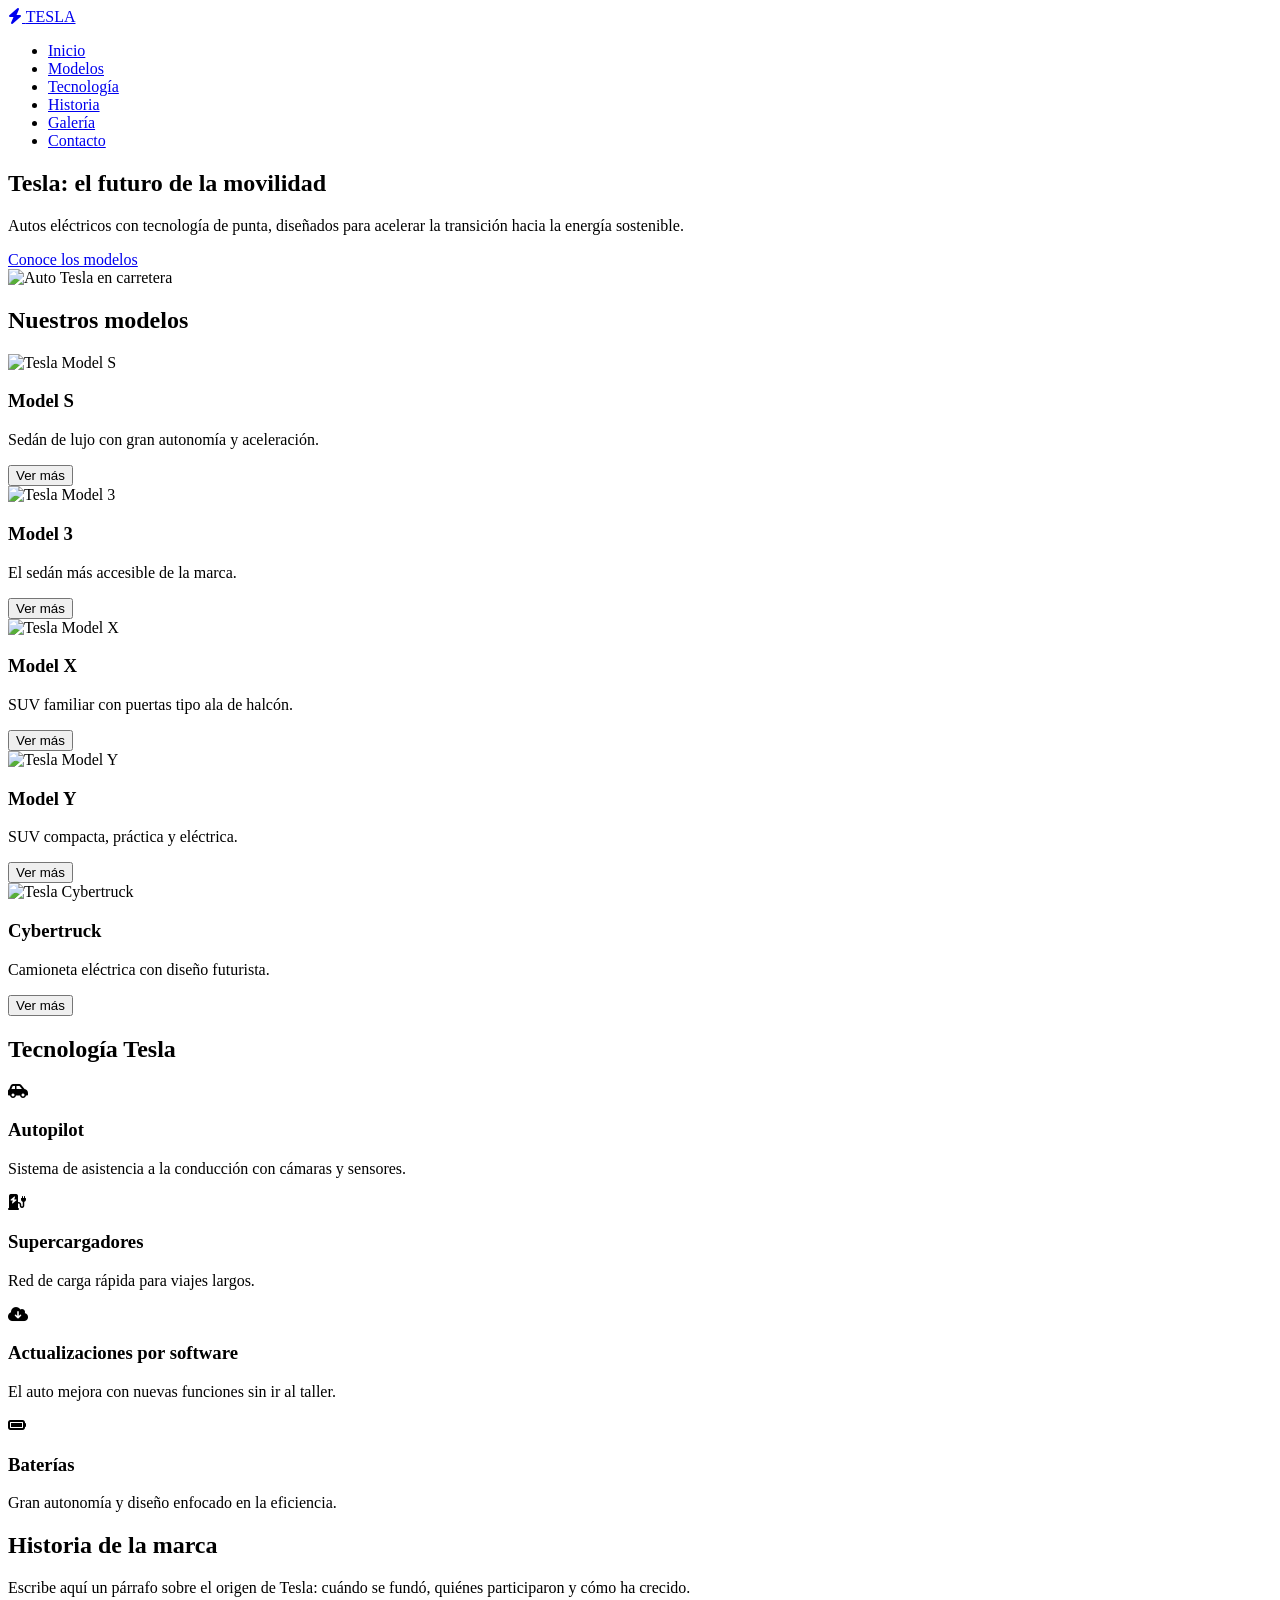
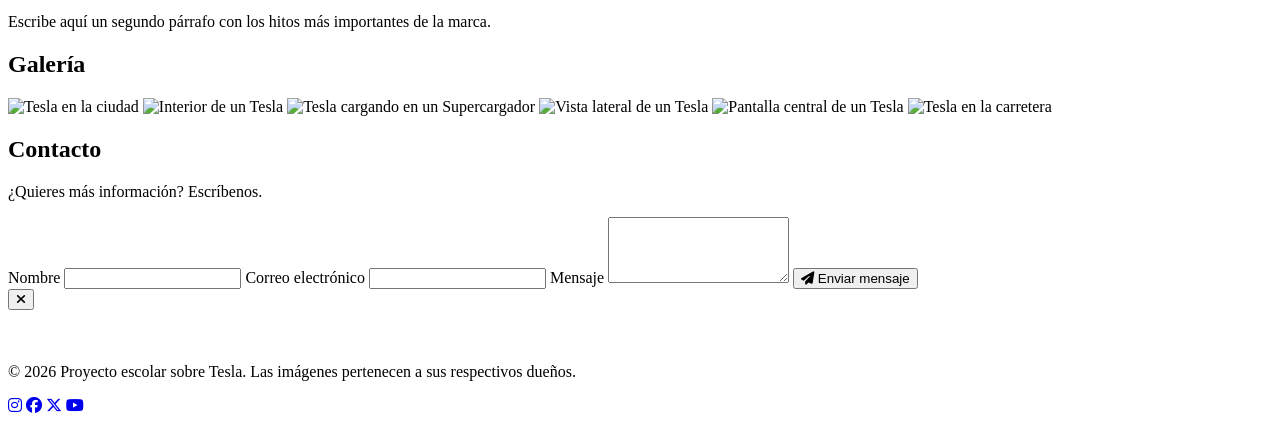
==== index.html @ 93987f4d "Agrego index.html de Tesla" ====
<!DOCTYPE html>
<html lang="es">
<head>
    <meta charset="UTF-8">
    <meta name="viewport" content="width=device-width, initial-scale=1.0">
    <title>Tesla | El futuro de la movilidad</title>

    <!-- Font Awesome (iconos) -->
    <link rel="stylesheet" href="https://cdnjs.cloudflare.com/ajax/libs/font-awesome/6.5.1/css/all.min.css">

    <!-- Estilos del proyecto -->
    <link rel="stylesheet" href="css/estilos.css">
</head>
<body>

    <!-- ========== ENCABEZADO Y MENÚ ========== -->
    <header id="encabezado">
        <a href="#inicio" class="logo">
            <i class="fa-solid fa-bolt"></i>
            <span>TESLA</span>
        </a>

        <nav id="menu">
            <ul>
                <li><a href="#inicio">Inicio</a></li>
                <li><a href="#modelos">Modelos</a></li>
                <li><a href="#tecnologia">Tecnología</a></li>
                <li><a href="#historia">Historia</a></li>
                <li><a href="#galeria">Galería</a></li>
                <li><a href="#contacto">Contacto</a></li>
            </ul>
        </nav>
    </header>

    <main>

        <!-- ========== HERO ========== -->
        <section id="inicio" class="hero">
            <div class="hero-texto">
                <h1>Tesla: el futuro de la movilidad</h1>
                <p>Autos eléctricos con tecnología de punta, diseñados para acelerar la transición hacia la energía sostenible.</p>
                <a href="#modelos" class="boton">Conoce los modelos</a>
            </div>
            <div class="hero-imagen">
                <img src="img/hero.jpg" alt="Auto Tesla en carretera">
            </div>
        </section>

        <!-- ========== MODELOS (CARDS) ========== -->
        <section id="modelos">
            <h2>Nuestros modelos</h2>
            <div class="tarjetas">

                <article class="tarjeta">
                    <img src="img/model-s.jpg" alt="Tesla Model S">
                    <h3>Model S</h3>
                    <p>Sedán de lujo con gran autonomía y aceleración.</p>
                    <button class="btn-ver-mas" data-modelo="model-s">Ver más</button>
                </article>

                <article class="tarjeta">
                    <img src="img/model-3.jpg" alt="Tesla Model 3">
                    <h3>Model 3</h3>
                    <p>El sedán más accesible de la marca.</p>
                    <button class="btn-ver-mas" data-modelo="model-3">Ver más</button>
                </article>

                <article class="tarjeta">
                    <img src="img/model-x.jpg" alt="Tesla Model X">
                    <h3>Model X</h3>
                    <p>SUV familiar con puertas tipo ala de halcón.</p>
                    <button class="btn-ver-mas" data-modelo="model-x">Ver más</button>
                </article>

                <article class="tarjeta">
                    <img src="img/model-y.jpg" alt="Tesla Model Y">
                    <h3>Model Y</h3>
                    <p>SUV compacta, práctica y eléctrica.</p>
                    <button class="btn-ver-mas" data-modelo="model-y">Ver más</button>
                </article>

                <article class="tarjeta">
                    <img src="img/cybertruck.jpg" alt="Tesla Cybertruck">
                    <h3>Cybertruck</h3>
                    <p>Camioneta eléctrica con diseño futurista.</p>
                    <button class="btn-ver-mas" data-modelo="cybertruck">Ver más</button>
                </article>

            </div>
        </section>

        <!-- ========== TECNOLOGÍA ========== -->
        <section id="tecnologia">
            <h2>Tecnología Tesla</h2>
            <div class="caracteristicas">

                <div class="caracteristica">
                    <i class="fa-solid fa-car-side"></i>
                    <h3>Autopilot</h3>
                    <p>Sistema de asistencia a la conducción con cámaras y sensores.</p>
                </div>

                <div class="caracteristica">
                    <i class="fa-solid fa-charging-station"></i>
                    <h3>Supercargadores</h3>
                    <p>Red de carga rápida para viajes largos.</p>
                </div>

                <div class="caracteristica">
                    <i class="fa-solid fa-cloud-arrow-down"></i>
                    <h3>Actualizaciones por software</h3>
                    <p>El auto mejora con nuevas funciones sin ir al taller.</p>
                </div>

                <div class="caracteristica">
                    <i class="fa-solid fa-battery-full"></i>
                    <h3>Baterías</h3>
                    <p>Gran autonomía y diseño enfocado en la eficiencia.</p>
                </div>

            </div>
        </section>

        <!-- ========== HISTORIA ========== -->
        <section id="historia">
            <h2>Historia de la marca</h2>
            <p>Escribe aquí un párrafo sobre el origen de Tesla: cuándo se fundó, quiénes participaron y cómo ha crecido.</p>
            <p>Escribe aquí un segundo párrafo con los hitos más importantes de la marca.</p>
        </section>

        <!-- ========== GALERÍA ========== -->
        <section id="galeria">
            <h2>Galería</h2>
            <div class="galeria">
                <img src="img/galeria1.jpg" alt="Tesla en la ciudad">
                <img src="img/galeria2.jpg" alt="Interior de un Tesla">
                <img src="img/galeria3.jpg" alt="Tesla cargando en un Supercargador">
                <img src="img/galeria4.jpg" alt="Vista lateral de un Tesla">
                <img src="img/galeria5.jpg" alt="Pantalla central de un Tesla">
                <img src="img/galeria6.jpg" alt="Tesla en la carretera">
            </div>
        </section>

        <!-- ========== CONTACTO ========== -->
        <section id="contacto">
            <h2>Contacto</h2>
            <p>¿Quieres más información? Escríbenos.</p>
            <form id="formulario-contacto">
                <label for="nombre">Nombre</label>
                <input type="text" id="nombre" name="nombre" required>

                <label for="correo">Correo electrónico</label>
                <input type="email" id="correo" name="correo" required>

                <label for="mensaje">Mensaje</label>
                <textarea id="mensaje" name="mensaje" rows="4" required></textarea>

                <button type="submit" class="boton">
                    <i class="fa-solid fa-paper-plane"></i> Enviar mensaje
                </button>
            </form>
        </section>

    </main>

    <!-- ========== VENTANA MODAL (la controla app.js) ========== -->
    <div id="modal" class="modal">
        <div class="modal-contenido">
            <button id="cerrar-modal" class="cerrar" aria-label="Cerrar">
                <i class="fa-solid fa-xmark"></i>
            </button>
            <h3 id="modal-titulo"></h3>
            <img id="modal-imagen" src="" alt="">
            <p id="modal-descripcion"></p>
        </div>
    </div>

    <!-- ========== FOOTER ========== -->
    <footer id="pie">
        <p>&copy; 2026 Proyecto escolar sobre Tesla. Las imágenes pertenecen a sus respectivos dueños.</p>
        <div class="redes">
            <a href="https://www.instagram.com/teslamotors" aria-label="Instagram"><i class="fa-brands fa-instagram"></i></a>
            <a href="https://www.facebook.com/tesla" aria-label="Facebook"><i class="fa-brands fa-facebook"></i></a>
            <a href="https://x.com/Tesla" aria-label="X"><i class="fa-brands fa-x-twitter"></i></a>
            <a href="https://www.youtube.com/tesla" aria-label="YouTube"><i class="fa-brands fa-youtube"></i></a>
        </div>
    </footer>

    <!-- JavaScript del proyecto -->
    <script src="js/app.js"></script>
</body>
</html>
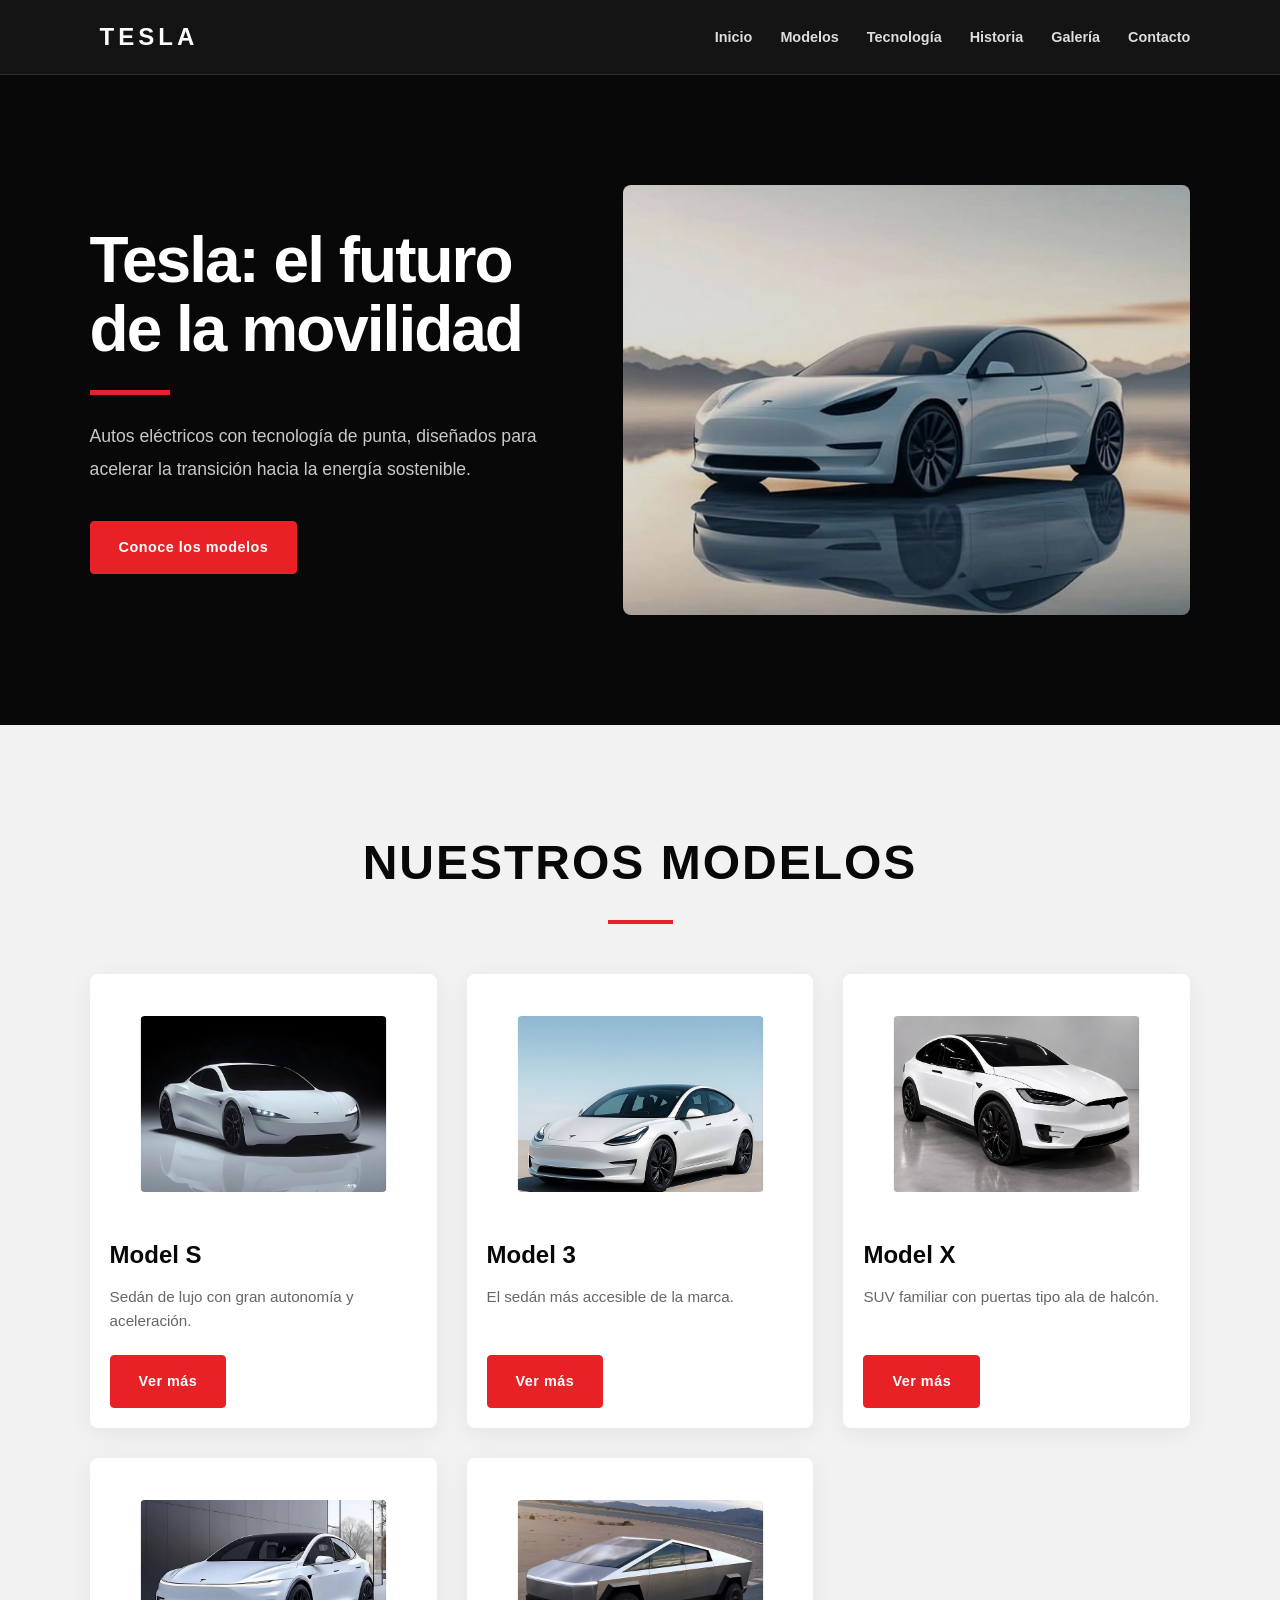
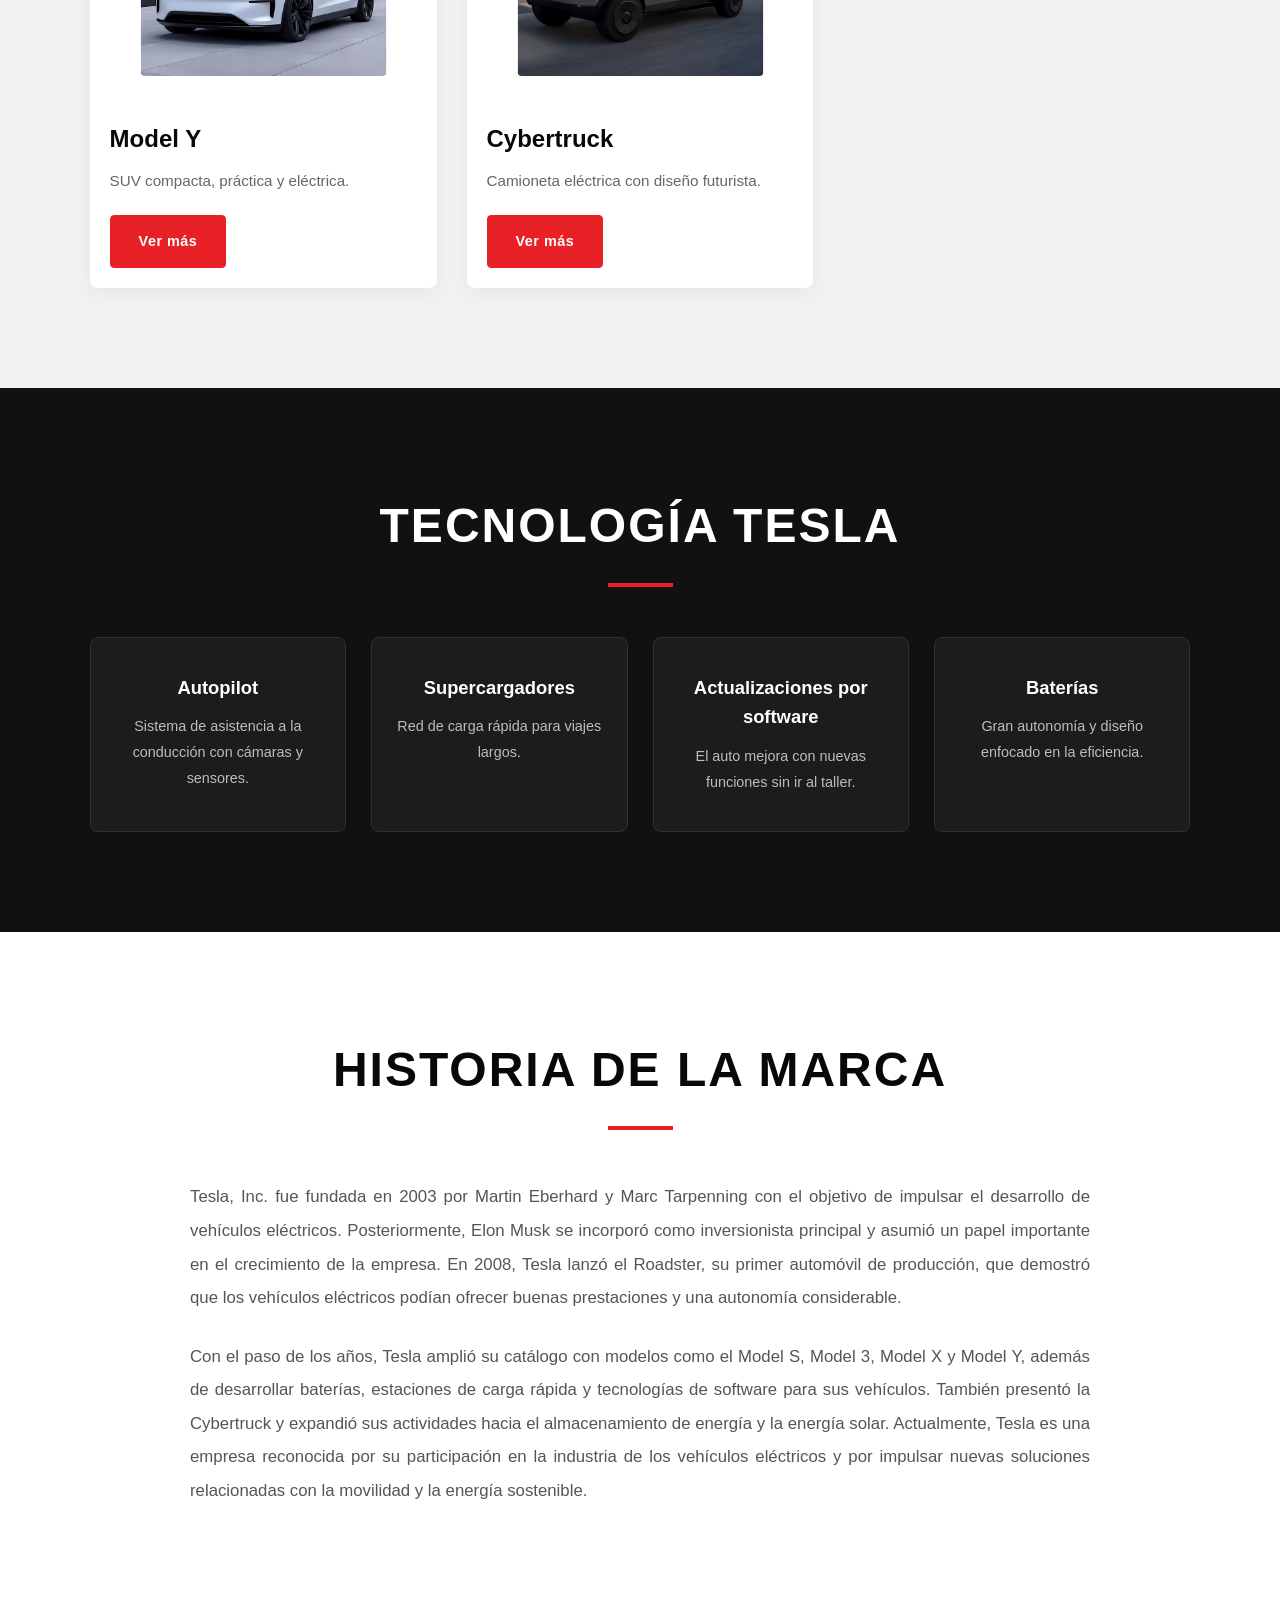
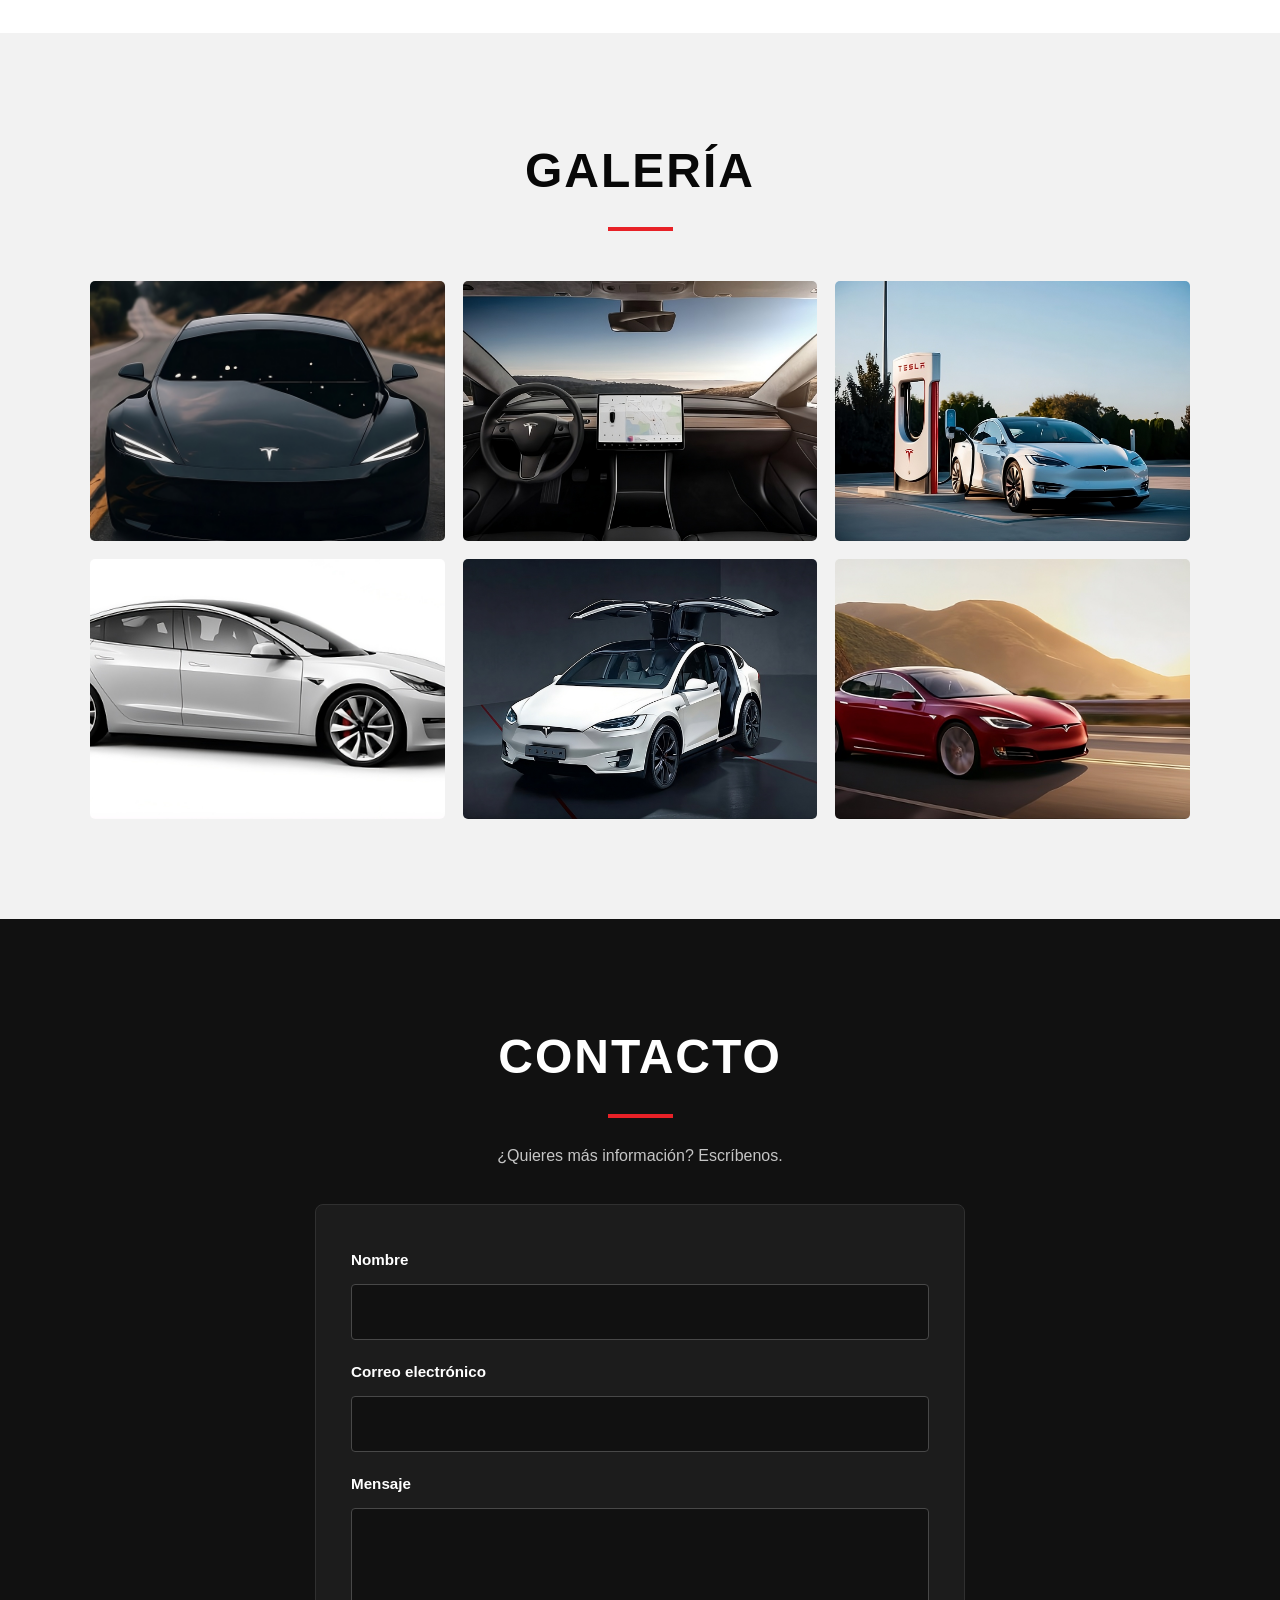
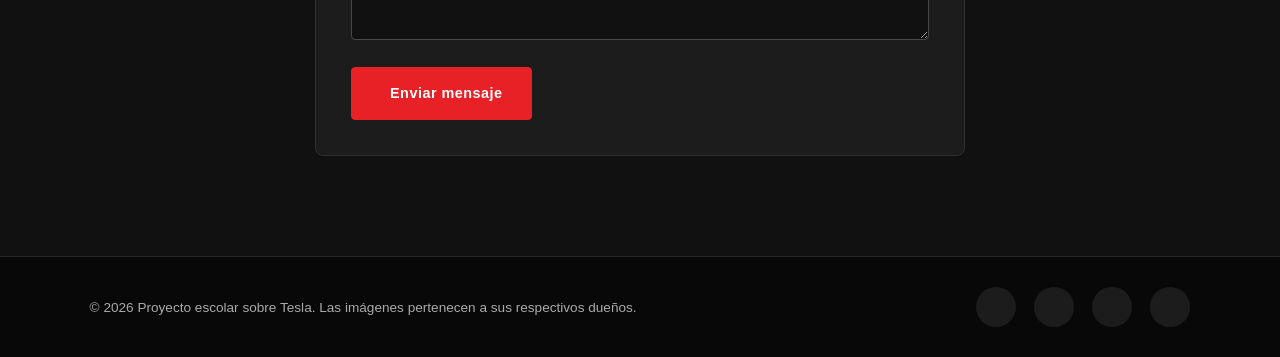
==== commit 65e4aa68: "Update Font Awesome version and improve markup" ====
--- a/index.html
+++ b/index.html
@@ -1,16 +1,20 @@
 <!DOCTYPE html>
 <html lang="es">
+
 <head>
     <meta charset="UTF-8">
     <meta name="viewport" content="width=device-width, initial-scale=1.0">
     <title>Tesla | El futuro de la movilidad</title>
 
     <!-- Font Awesome (iconos) -->
-    <link rel="stylesheet" href="https://cdnjs.cloudflare.com/ajax/libs/font-awesome/6.5.1/css/all.min.css">
+    <link rel="stylesheet" href="https://cdnjs.cloudflare.com/ajax/libs/font-awesome/7.3.1/css/all.css"
+        integrity="sha512-x9WwyMYBnlXMNQ6kQ/Lyzu1NqIhLQKL5Oq6xByfXuRj7s9CskyCbLv/1IjqzJmXwFXWr0ov6jBV7Qbc0hh9nHg=="
+        crossorigin="anonymous" referrerpolicy="no-referrer">
 
     <!-- Estilos del proyecto -->
     <link rel="stylesheet" href="css/estilos.css">
 </head>
+
 <body>
 
     <!-- ========== ENCABEZADO Y MENÚ ========== -->
@@ -20,14 +24,14 @@
             <span>TESLA</span>
         </a>
 
-        <nav id="menu">
-            <ul>
-                <li><a href="#inicio">Inicio</a></li>
-                <li><a href="#modelos">Modelos</a></li>
-                <li><a href="#tecnologia">Tecnología</a></li>
-                <li><a href="#historia">Historia</a></li>
-                <li><a href="#galeria">Galería</a></li>
-                <li><a href="#contacto">Contacto</a></li>
+        <nav id="menu" class="menu">
+            <ul class="menu__ul ul">
+                <li class="menu-li"><a class="menu-item" href="#inicio">Inicio</a></li>
+                <li class="menu-li"><a class="menu-item" href="#modelos">Modelos</a></li>
+                <li class="menu-li"><a class="menu-item" href="#tecnologia">Tecnología</a></li>
+                <li class="menu-li"><a class="menu-item" href="#historia">Historia</a></li>
+                <li class="menu-li"><a class="menu-item" href="#galeria">Galería</a></li>
+                <li class="menu-li"><a class="menu-item" href="#contacto">Contacto</a></li>
             </ul>
         </nav>
     </header>
@@ -38,7 +42,8 @@
         <section id="inicio" class="hero">
             <div class="hero-texto">
                 <h1>Tesla: el futuro de la movilidad</h1>
-                <p>Autos eléctricos con tecnología de punta, diseñados para acelerar la transición hacia la energía sostenible.</p>
+                <p>Autos eléctricos con tecnología de punta, diseñados para acelerar la transición hacia la energía
+                    sostenible.</p>
                 <a href="#modelos" class="boton">Conoce los modelos</a>
             </div>
             <div class="hero-imagen">
@@ -124,8 +129,18 @@
         <!-- ========== HISTORIA ========== -->
         <section id="historia">
             <h2>Historia de la marca</h2>
-            <p>Escribe aquí un párrafo sobre el origen de Tesla: cuándo se fundó, quiénes participaron y cómo ha crecido.</p>
-            <p>Escribe aquí un segundo párrafo con los hitos más importantes de la marca.</p>
+            <p>Tesla, Inc. fue fundada en 2003 por Martin Eberhard y Marc Tarpenning con el objetivo de impulsar el
+                desarrollo de vehículos eléctricos. Posteriormente, Elon Musk se incorporó como inversionista principal
+                y asumió un papel importante en el crecimiento de la empresa. En 2008, Tesla lanzó el Roadster, su
+                primer automóvil de producción, que demostró que los vehículos eléctricos podían ofrecer buenas
+                prestaciones y una autonomía considerable.
+            </p>
+            <p>Con el paso de los años, Tesla amplió su catálogo con modelos como el Model S, Model 3, Model X y Model
+                Y, además de desarrollar baterías, estaciones de carga rápida y tecnologías de software para sus
+                vehículos. También presentó la Cybertruck y expandió sus actividades hacia el almacenamiento de energía
+                y la energía solar. Actualmente, Tesla es una empresa reconocida por su participación en la industria de
+                los vehículos eléctricos y por impulsar nuevas soluciones relacionadas con la movilidad y la energía
+                sostenible.</p>
         </section>
 
         <!-- ========== GALERÍA ========== -->
@@ -179,7 +194,8 @@
     <footer id="pie">
         <p>&copy; 2026 Proyecto escolar sobre Tesla. Las imágenes pertenecen a sus respectivos dueños.</p>
         <div class="redes">
-            <a href="https://www.instagram.com/teslamotors" aria-label="Instagram"><i class="fa-brands fa-instagram"></i></a>
+            <a href="https://www.instagram.com/teslamotors" aria-label="Instagram"><i
+                    class="fa-brands fa-instagram"></i></a>
             <a href="https://www.facebook.com/tesla" aria-label="Facebook"><i class="fa-brands fa-facebook"></i></a>
             <a href="https://x.com/Tesla" aria-label="X"><i class="fa-brands fa-x-twitter"></i></a>
             <a href="https://www.youtube.com/tesla" aria-label="YouTube"><i class="fa-brands fa-youtube"></i></a>
@@ -189,4 +205,5 @@
     <!-- JavaScript del proyecto -->
     <script src="js/app.js"></script>
 </body>
-</html>+
+</html>
--- a/css/estilos.css
+++ b/css/estilos.css
@@ -0,0 +1,865 @@
+/* =========================================
+   1. VARIABLES Y CONFIGURACIÓN GENERAL
+========================================= */
+:root {
+    --negro: #080808;
+    --negro-secundario: #111111;
+    --gris-oscuro: #1c1c1c;
+    --gris-medio: #333333;
+    --gris-claro: #f2f2f2;
+    --blanco: #ffffff;
+    --rojo: #e82127;
+    --rojo-hover: #c9141b;
+
+    --ancho-maximo: 1400px;
+    --radio: 8px;
+    --transicion: 0.3s ease;
+}
+
+* {
+    margin: 0;
+    padding: 0;
+    box-sizing: border-box;
+    scroll-behavior: smooth;
+}
+
+body {
+    font-family: Arial, Helvetica, sans-serif;
+    background-color: var(--blanco);
+    color: var(--negro);
+    line-height: 1.6;
+}
+
+img {
+    display: block;
+    max-width: 100%;
+}
+
+a {
+    text-decoration: none;
+    color: inherit;
+}
+
+button,
+input,
+textarea {
+    font: inherit;
+}
+
+button {
+    cursor: pointer;
+}
+
+section {
+    padding: 100px 7%;
+    scroll-margin-top: 85px;
+}
+
+section h2 {
+    font-size: clamp(2rem, 4vw, 3rem);
+    text-align: center;
+    text-transform: uppercase;
+    letter-spacing: 2px;
+    margin-bottom: 50px;
+    font-weight: 700;
+}
+
+/* =========================================
+   2. ENCABEZADO Y MENÚ DE NAVEGACIÓN
+========================================= */
+#encabezado {
+    position: sticky;
+    top: 0;
+    z-index: 1000;
+
+    display: flex;
+    align-items: center;
+    justify-content: space-between;
+    gap: 30px;
+
+    width: 100%;
+    padding: 18px 7%;
+
+    background-color: rgba(8, 8, 8, 0.95);
+    color: var(--blanco);
+
+    border-bottom: 1px solid rgba(255, 255, 255, 0.1);
+    backdrop-filter: blur(12px);
+}
+
+.logo {
+    display: flex;
+    align-items: center;
+    gap: 10px;
+
+    font-size: 1.5rem;
+    font-weight: 800;
+    letter-spacing: 4px;
+}
+
+.logo i {
+    color: var(--rojo);
+    font-size: 1.8rem;
+}
+
+.menu__ul {
+    display: flex;
+    align-items: center;
+    gap: 28px;
+    list-style: none;
+}
+
+.menu-item {
+    position: relative;
+    display: inline-block;
+
+    color: #dddddd;
+    font-size: 0.9rem;
+    font-weight: 600;
+
+    transition: color var(--transicion);
+}
+
+.menu-item::after {
+    content: "";
+    position: absolute;
+    left: 0;
+    bottom: -7px;
+
+    width: 0;
+    height: 2px;
+    background-color: var(--rojo);
+
+    transition: width var(--transicion);
+}
+
+.menu-item:hover {
+    color: var(--blanco);
+}
+
+.menu-item:hover::after {
+    width: 100%;
+}
+
+/* =========================================
+   3. SECCIÓN PRINCIPAL / HERO
+========================================= */
+.hero {
+    min-height: 650px;
+    padding: 80px 7%;
+
+    display: grid;
+    grid-template-columns: 1fr 1.2fr;
+    align-items: center;
+    gap: 60px;
+
+    background-color: var(--negro);
+    color: var(--blanco);
+    overflow: hidden;
+}
+
+.hero-texto {
+    max-width: 580px;
+}
+
+.hero-texto h1 {
+    font-size: clamp(2.7rem, 5vw, 4.8rem);
+    line-height: 1.08;
+    letter-spacing: -2px;
+    margin-bottom: 25px;
+}
+
+.hero-texto h1::after {
+    content: "";
+    display: block;
+
+    width: 80px;
+    height: 5px;
+    margin-top: 25px;
+
+    background-color: var(--rojo);
+}
+
+.hero-texto p {
+    max-width: 520px;
+    margin-bottom: 35px;
+
+    color: #c9c9c9;
+    font-size: 1.1rem;
+    line-height: 1.9;
+}
+
+.hero-imagen {
+    position: relative;
+}
+
+.hero-imagen img {
+    width: 100%;
+    height: 430px;
+    object-fit: cover;
+
+    border-radius: var(--radio);
+    filter: brightness(0.85);
+
+    transition: transform 0.6s ease, filter 0.6s ease;
+}
+
+.hero-imagen:hover img {
+    transform: scale(1.025);
+    filter: brightness(1);
+}
+
+/* =========================================
+   4. BOTONES GENERALES
+========================================= */
+.boton,
+.btn-ver-mas {
+    display: inline-flex;
+    align-items: center;
+    justify-content: center;
+    gap: 10px;
+
+    padding: 14px 28px;
+    border: 1px solid var(--rojo);
+    border-radius: 4px;
+
+    background-color: var(--rojo);
+    color: var(--blanco);
+
+    font-weight: 700;
+    font-size: 0.9rem;
+    letter-spacing: 0.5px;
+
+    transition:
+        background-color var(--transicion),
+        border-color var(--transicion),
+        transform var(--transicion);
+}
+
+.boton:hover,
+.btn-ver-mas:hover {
+    background-color: var(--rojo-hover);
+    border-color: var(--rojo-hover);
+    transform: translateY(-3px);
+}
+
+.boton:focus-visible,
+.btn-ver-mas:focus-visible,
+.cerrar:focus-visible,
+.menu-item:focus-visible {
+    outline: 3px solid var(--rojo);
+    outline-offset: 4px;
+}
+
+/* =========================================
+   5. SECCIÓN DE MODELOS
+========================================= */
+#modelos {
+    background-color: var(--gris-claro);
+}
+
+#modelos h2::after,
+#tecnologia h2::after,
+#galeria h2::after,
+#contacto h2::after {
+    content: "";
+    display: block;
+
+    width: 65px;
+    height: 4px;
+    margin: 18px auto 0;
+
+    background-color: var(--rojo);
+}
+
+.tarjetas {
+    display: grid;
+    grid-template-columns: repeat(3, minmax(0, 1fr));
+    gap: 30px;
+
+    max-width: var(--ancho-maximo);
+    margin: 0 auto;
+}
+
+.tarjeta {
+    display: flex;
+    flex-direction: column;
+    align-items: flex-start;
+
+    padding: 20px;
+    background-color: var(--blanco);
+    border-radius: var(--radio);
+
+    box-shadow: 0 5px 25px rgba(0, 0, 0, 0.06);
+
+    transition:
+        transform var(--transicion),
+        box-shadow var(--transicion);
+}
+
+.tarjeta:hover {
+    transform: translateY(-8px);
+    box-shadow: 0 15px 35px rgba(0, 0, 0, 0.13);
+}
+
+.tarjeta img {
+    width: 100%;
+    height: 220px;
+    object-fit: cover;
+    object-position: center;
+    border-radius: 5px;
+    margin-bottom: 22px;
+    transition: transform 0.5s ease;
+    transform: scale(0.8);
+}
+
+.tarjeta:hover img {
+    transform: scale(1.015);
+}
+
+.tarjeta h3 {
+    margin-bottom: 10px;
+    font-size: 1.5rem;
+    color: var(--negro);
+}
+
+.tarjeta p {
+    flex-grow: 1;
+    margin-bottom: 22px;
+    color: #666666;
+    font-size: 0.95rem;
+}
+
+.tarjeta .btn-ver-mas {
+    margin-top: auto;
+}
+
+/* =========================================
+   6. SECCIÓN DE TECNOLOGÍA
+========================================= */
+#tecnologia {
+    background-color: var(--negro-secundario);
+    color: var(--blanco);
+}
+
+.caracteristicas {
+    display: grid;
+    grid-template-columns: repeat(4, minmax(0, 1fr));
+    gap: 25px;
+
+    max-width: var(--ancho-maximo);
+    margin: 0 auto;
+}
+
+.caracteristica {
+    padding: 35px 25px;
+    text-align: center;
+
+    background-color: var(--gris-oscuro);
+    border: 1px solid #303030;
+    border-radius: var(--radio);
+
+    transition:
+        border-color var(--transicion),
+        transform var(--transicion),
+        background-color var(--transicion);
+}
+
+.caracteristica:hover {
+    border-color: var(--rojo);
+    background-color: #222222;
+    transform: translateY(-6px);
+}
+
+.caracteristica i {
+    margin-bottom: 20px;
+
+    color: var(--rojo);
+    font-size: 2.7rem;
+}
+
+.caracteristica h3 {
+    margin-bottom: 12px;
+    font-size: 1.15rem;
+}
+
+.caracteristica p {
+    color: #bdbdbd;
+    font-size: 0.9rem;
+    line-height: 1.8;
+}
+
+/* =========================================
+   7. SECCIÓN DE HISTORIA
+========================================= */
+#historia {
+    background-color: var(--blanco);
+    color: var(--negro);
+}
+
+#historia h2::after {
+    content: "";
+    display: block;
+
+    width: 65px;
+    height: 4px;
+    margin: 18px auto 0;
+
+    background-color: var(--rojo);
+}
+
+#historia p {
+    max-width: 900px;
+    margin: 0 auto 25px;
+
+    color: #555555;
+    font-size: 1.05rem;
+    line-height: 2;
+    text-align: justify;
+}
+
+/* =========================================
+   8. GALERÍA DE IMÁGENES
+========================================= */
+#galeria {
+    background-color: var(--gris-claro);
+}
+
+.galeria {
+    display: grid;
+    grid-template-columns: repeat(3, minmax(0, 1fr));
+    gap: 18px;
+
+    max-width: var(--ancho-maximo);
+    margin: 0 auto;
+}
+
+.galeria img {
+    width: 100%;
+    height: 260px;
+    object-fit: cover;
+
+    border-radius: 5px;
+    cursor: pointer;
+
+    transition:
+        transform var(--transicion),
+        filter var(--transicion),
+        box-shadow var(--transicion);
+}
+
+.galeria img:hover {
+    transform: scale(1.025);
+    filter: brightness(0.85);
+    box-shadow: 0 10px 25px rgba(0, 0, 0, 0.15);
+}
+
+/* =========================================
+   9. FORMULARIO DE CONTACTO
+========================================= */
+#contacto {
+    background-color: var(--negro-secundario);
+    color: var(--blanco);
+}
+
+#contacto > p {
+    margin: -25px auto 35px;
+    text-align: center;
+    color: #c5c5c5;
+}
+
+#formulario-contacto {
+    display: flex;
+    flex-direction: column;
+    gap: 12px;
+
+    max-width: 650px;
+    margin: 0 auto;
+    padding: 35px;
+
+    background-color: var(--gris-oscuro);
+    border: 1px solid #303030;
+    border-radius: var(--radio);
+}
+
+#formulario-contacto label {
+    margin-top: 8px;
+    font-size: 0.95rem;
+    font-weight: 600;
+}
+
+#formulario-contacto input,
+#formulario-contacto textarea {
+    width: 100%;
+    padding: 14px 16px;
+
+    color: var(--blanco);
+    background-color: #111111;
+
+    border: 1px solid #484848;
+    border-radius: 4px;
+    outline: none;
+
+    transition: border-color var(--transicion);
+}
+
+#formulario-contacto input:focus,
+#formulario-contacto textarea:focus {
+    border-color: var(--rojo);
+    box-shadow: 0 0 0 2px rgba(232, 33, 39, 0.15);
+}
+
+#formulario-contacto textarea {
+    resize: vertical;
+    min-height: 130px;
+}
+
+#formulario-contacto .boton {
+    align-self: flex-start;
+    margin-top: 15px;
+}
+
+#formulario-contacto input::placeholder,
+#formulario-contacto textarea::placeholder {
+    color: #888888;
+}
+
+/* =========================================
+   10. VENTANA MODAL
+========================================= */
+.modal {
+    position: fixed;
+    inset: 0;
+    z-index: 2000;
+
+    display: none;
+    align-items: center;
+    justify-content: center;
+
+    padding: 25px;
+    background-color: rgba(0, 0, 0, 0.85);
+    backdrop-filter: blur(6px);
+}
+
+/* Compatible con JS que active la clase "activo" */
+.modal.activo {
+    display: flex;
+}
+
+/* Compatible con JS que cambie el estilo display */
+.modal[style*="display: flex"],
+.modal[style*="display:flex"] {
+    display: flex;
+}
+
+.modal-contenido {
+    position: relative;
+    width: 100%;
+    max-width: 650px;
+    max-height: 90vh;
+    overflow-y: auto;
+
+    padding: 30px;
+
+    color: var(--blanco);
+    background-color: var(--negro-secundario);
+
+    border: 1px solid #3a3a3a;
+    border-top: 4px solid var(--rojo);
+    border-radius: var(--radio);
+
+    animation: aparecer 0.3s ease;
+}
+
+.modal-contenido h3 {
+    margin-bottom: 20px;
+    padding-right: 35px;
+    font-size: 1.8rem;
+}
+
+.modal-contenido img {
+    width: 100%;
+    max-height: 350px;
+    object-fit: cover;
+    border-radius: 5px;
+    margin-bottom: 20px;
+}
+
+.modal-contenido p {
+    color: #cccccc;
+    line-height: 1.8;
+}
+
+.cerrar {
+    position: absolute;
+    top: 15px;
+    right: 15px;
+
+    display: grid;
+    place-items: center;
+
+    width: 38px;
+    height: 38px;
+
+    color: var(--blanco);
+    background-color: transparent;
+    border: 1px solid #555555;
+    border-radius: 50%;
+
+    font-size: 1.3rem;
+    transition: background-color var(--transicion);
+}
+
+.cerrar:hover {
+    background-color: var(--rojo);
+    border-color: var(--rojo);
+}
+
+@keyframes aparecer {
+    from {
+        opacity: 0;
+        transform: translateY(20px) scale(0.98);
+    }
+
+    to {
+        opacity: 1;
+        transform: translateY(0) scale(1);
+    }
+}
+
+/* =========================================
+   11. PIE DE PÁGINA
+========================================= */
+#pie {
+    display: flex;
+    align-items: center;
+    justify-content: space-between;
+    gap: 25px;
+
+    padding: 30px 7%;
+
+    background-color: var(--negro);
+    color: #aaaaaa;
+
+    border-top: 1px solid #292929;
+}
+
+#pie p {
+    font-size: 0.85rem;
+}
+
+.redes {
+    display: flex;
+    align-items: center;
+    gap: 18px;
+}
+
+.redes a {
+    display: grid;
+    place-items: center;
+
+    width: 40px;
+    height: 40px;
+
+    color: var(--blanco);
+    background-color: var(--gris-oscuro);
+    border-radius: 50%;
+
+    transition:
+        color var(--transicion),
+        background-color var(--transicion),
+        transform var(--transicion);
+}
+
+.redes a:hover {
+    color: var(--blanco);
+    background-color: var(--rojo);
+    transform: translateY(-3px);
+}
+
+/* =========================================
+   12. DISEÑO RESPONSIVO: TABLETS
+========================================= */
+@media (max-width: 1024px) {
+    section {
+        padding: 80px 5%;
+    }
+
+    #encabezado {
+        padding: 16px 5%;
+        gap: 20px;
+    }
+
+    .menu__ul {
+        gap: 16px;
+    }
+
+    .menu-item {
+        font-size: 0.82rem;
+    }
+
+    .hero {
+        grid-template-columns: 1fr 1fr;
+        gap: 35px;
+        min-height: 550px;
+    }
+
+    .hero-imagen img {
+        height: 350px;
+    }
+
+    .tarjetas {
+        grid-template-columns: repeat(2, minmax(0, 1fr));
+    }
+
+    .caracteristicas {
+        grid-template-columns: repeat(2, minmax(0, 1fr));
+    }
+
+    .galeria {
+        grid-template-columns: repeat(2, minmax(0, 1fr));
+    }
+}
+
+/* =========================================
+   13. DISEÑO RESPONSIVO: CELULARES
+========================================= */
+@media (max-width: 700px) {
+    #encabezado {
+        position: relative;
+        flex-direction: column;
+        gap: 18px;
+        padding: 20px 5%;
+    }
+
+    .logo {
+        font-size: 1.4rem;
+    }
+
+    .menu {
+        width: 100%;
+    }
+
+    .menu__ul {
+        justify-content: center;
+        flex-wrap: wrap;
+        gap: 12px 20px;
+    }
+
+    .menu-item {
+        font-size: 0.85rem;
+    }
+
+    section {
+        padding: 65px 6%;
+    }
+
+    section h2 {
+        margin-bottom: 35px;
+    }
+
+    .hero {
+        grid-template-columns: 1fr;
+        gap: 35px;
+        min-height: auto;
+        padding: 65px 6%;
+    }
+
+    .hero-texto h1 {
+        font-size: clamp(2.4rem, 10vw, 3.5rem);
+    }
+
+    .hero-texto p {
+        font-size: 1rem;
+    }
+
+    .hero-imagen img {
+        height: 280px;
+    }
+
+    .tarjetas,
+    .caracteristicas,
+    .galeria {
+        grid-template-columns: 1fr;
+    }
+
+    .tarjeta img {
+        height: 240px;
+        object-fit: contain;
+    }
+
+    .caracteristica {
+        padding: 30px 22px;
+    }
+
+    .galeria img {
+        height: 250px;
+    }
+
+    #historia p {
+        text-align: left;
+        font-size: 1rem;
+    }
+
+    #formulario-contacto {
+        padding: 24px 20px;
+    }
+
+    #formulario-contacto .boton {
+        width: 100%;
+    }
+
+    .modal-contenido {
+        padding: 25px 20px;
+    }
+
+    .modal-contenido h3 {
+        font-size: 1.5rem;
+    }
+
+    #pie {
+        flex-direction: column;
+        text-align: center;
+        padding: 30px 6%;
+    }
+}
+
+/* =========================================
+   14. PANTALLAS MUY PEQUEÑAS
+========================================= */
+@media (max-width: 380px) {
+    .menu__ul {
+        gap: 10px 14px;
+    }
+
+    .menu-item {
+        font-size: 0.78rem;
+    }
+
+    .hero-texto h1 {
+        font-size: 2.2rem;
+    }
+
+    .tarjeta {
+        padding: 15px;
+    }
+
+    .boton,
+    .btn-ver-mas {
+        padding: 12px 18px;
+    }
+}
+
+/* =========================================
+   15. ACCESIBILIDAD: MENOS ANIMACIONES
+========================================= */
+@media (prefers-reduced-motion: reduce) {
+    *,
+    *::before,
+    *::after {
+        scroll-behavior: auto !important;
+        animation-duration: 0.01ms !important;
+        animation-iteration-count: 1 !important;
+        transition-duration: 0.01ms !important;
+    }
+}
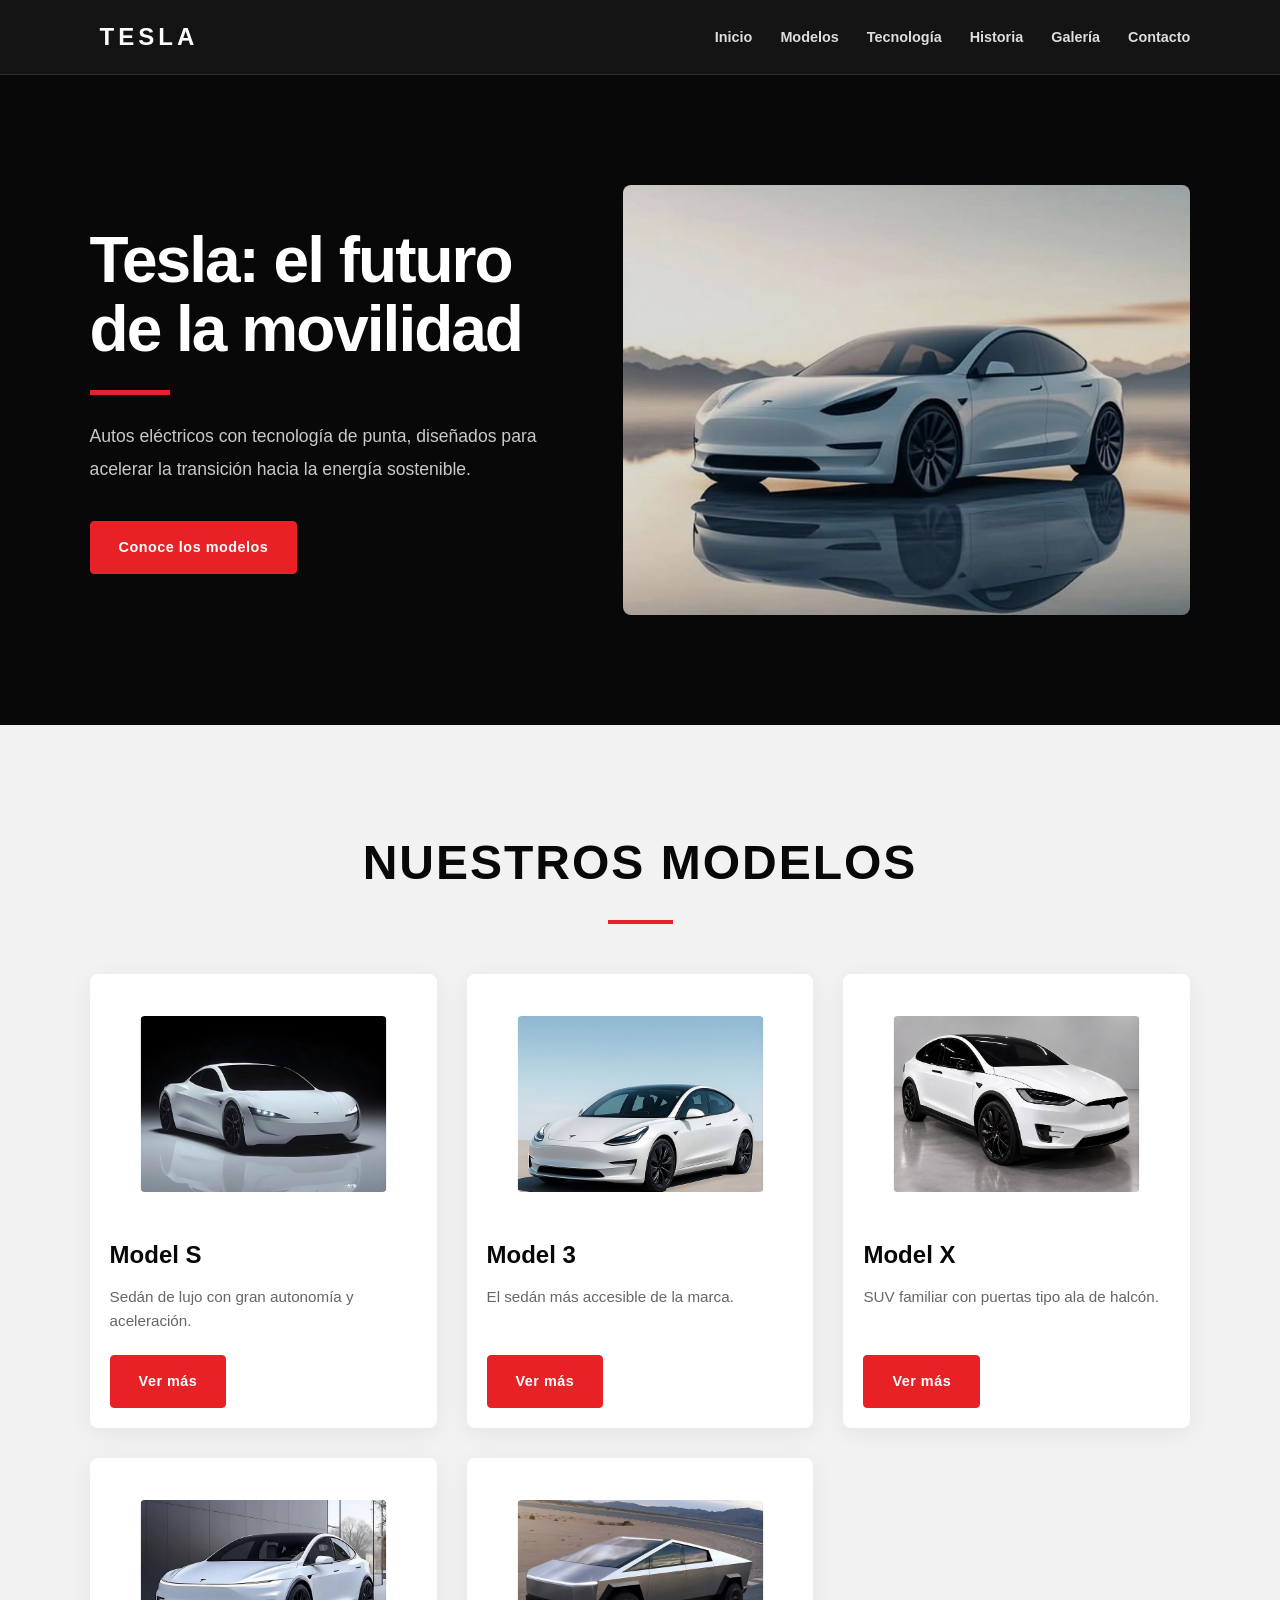
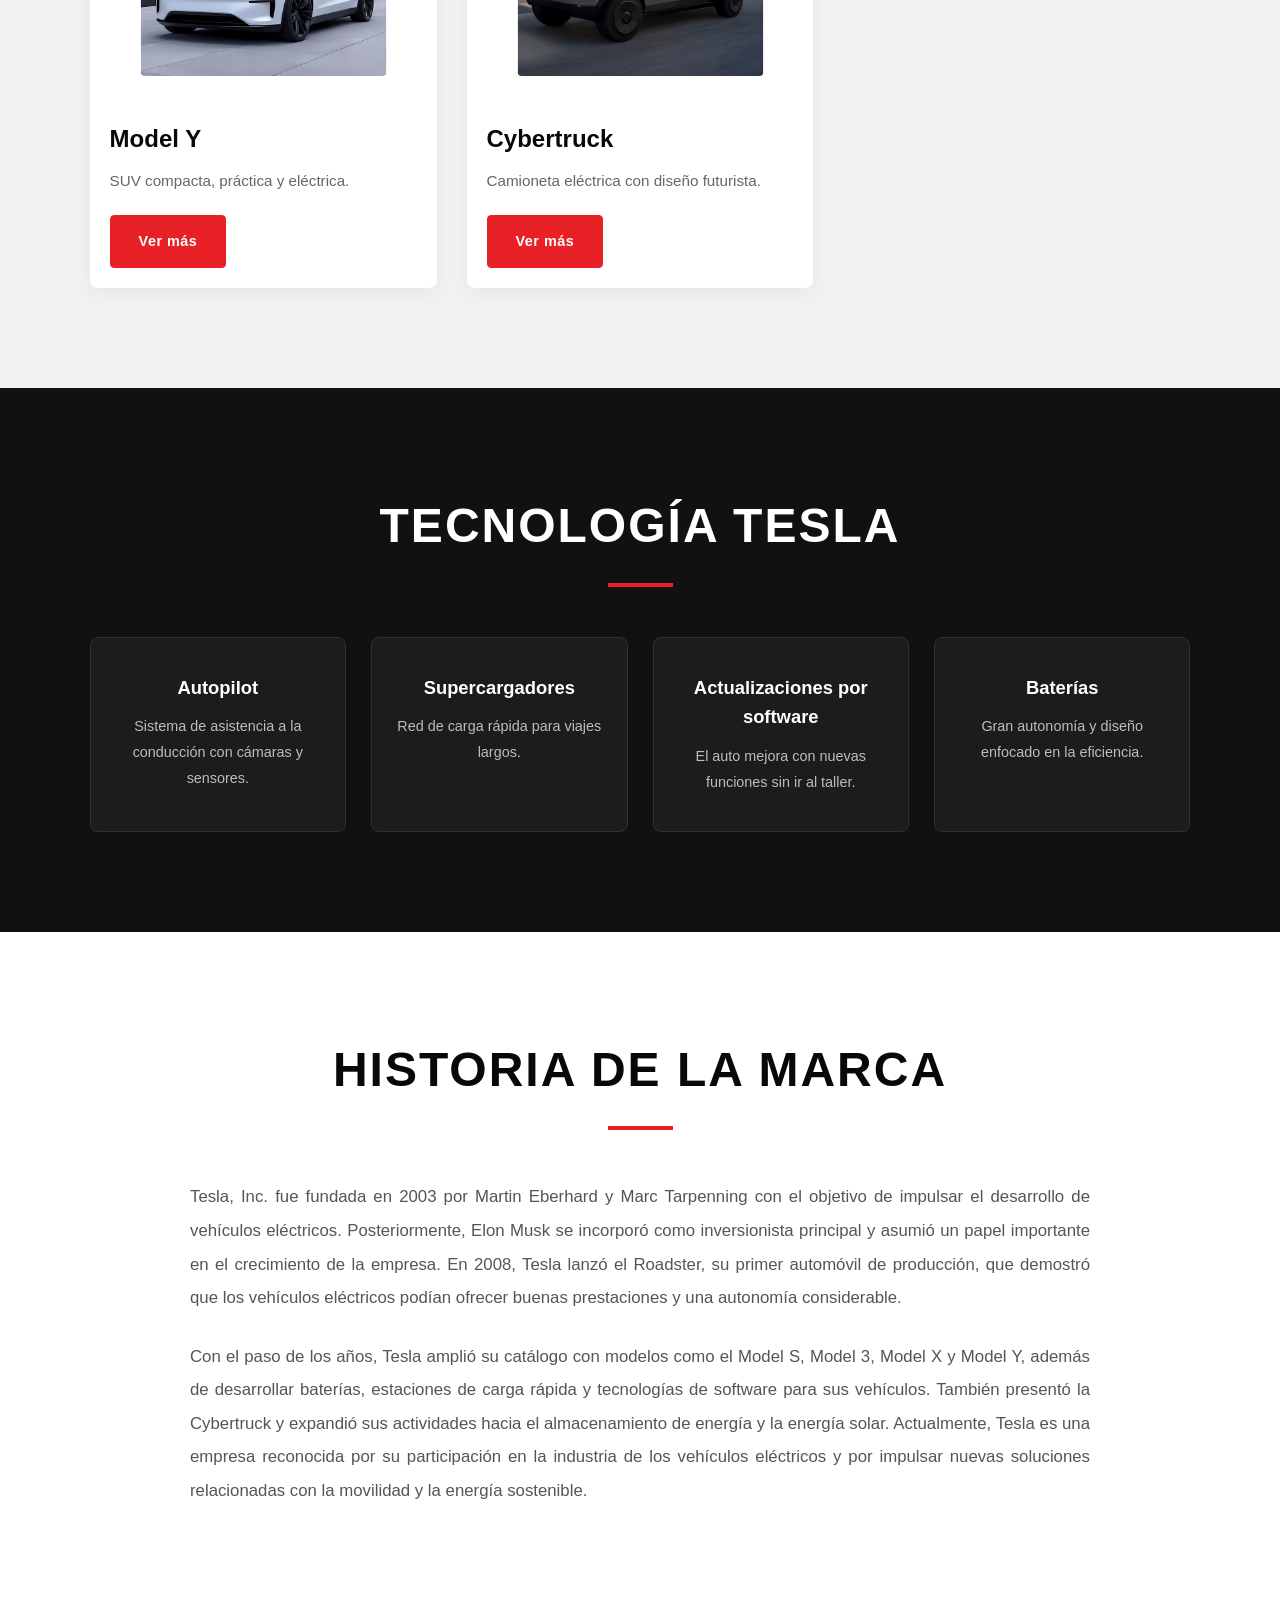
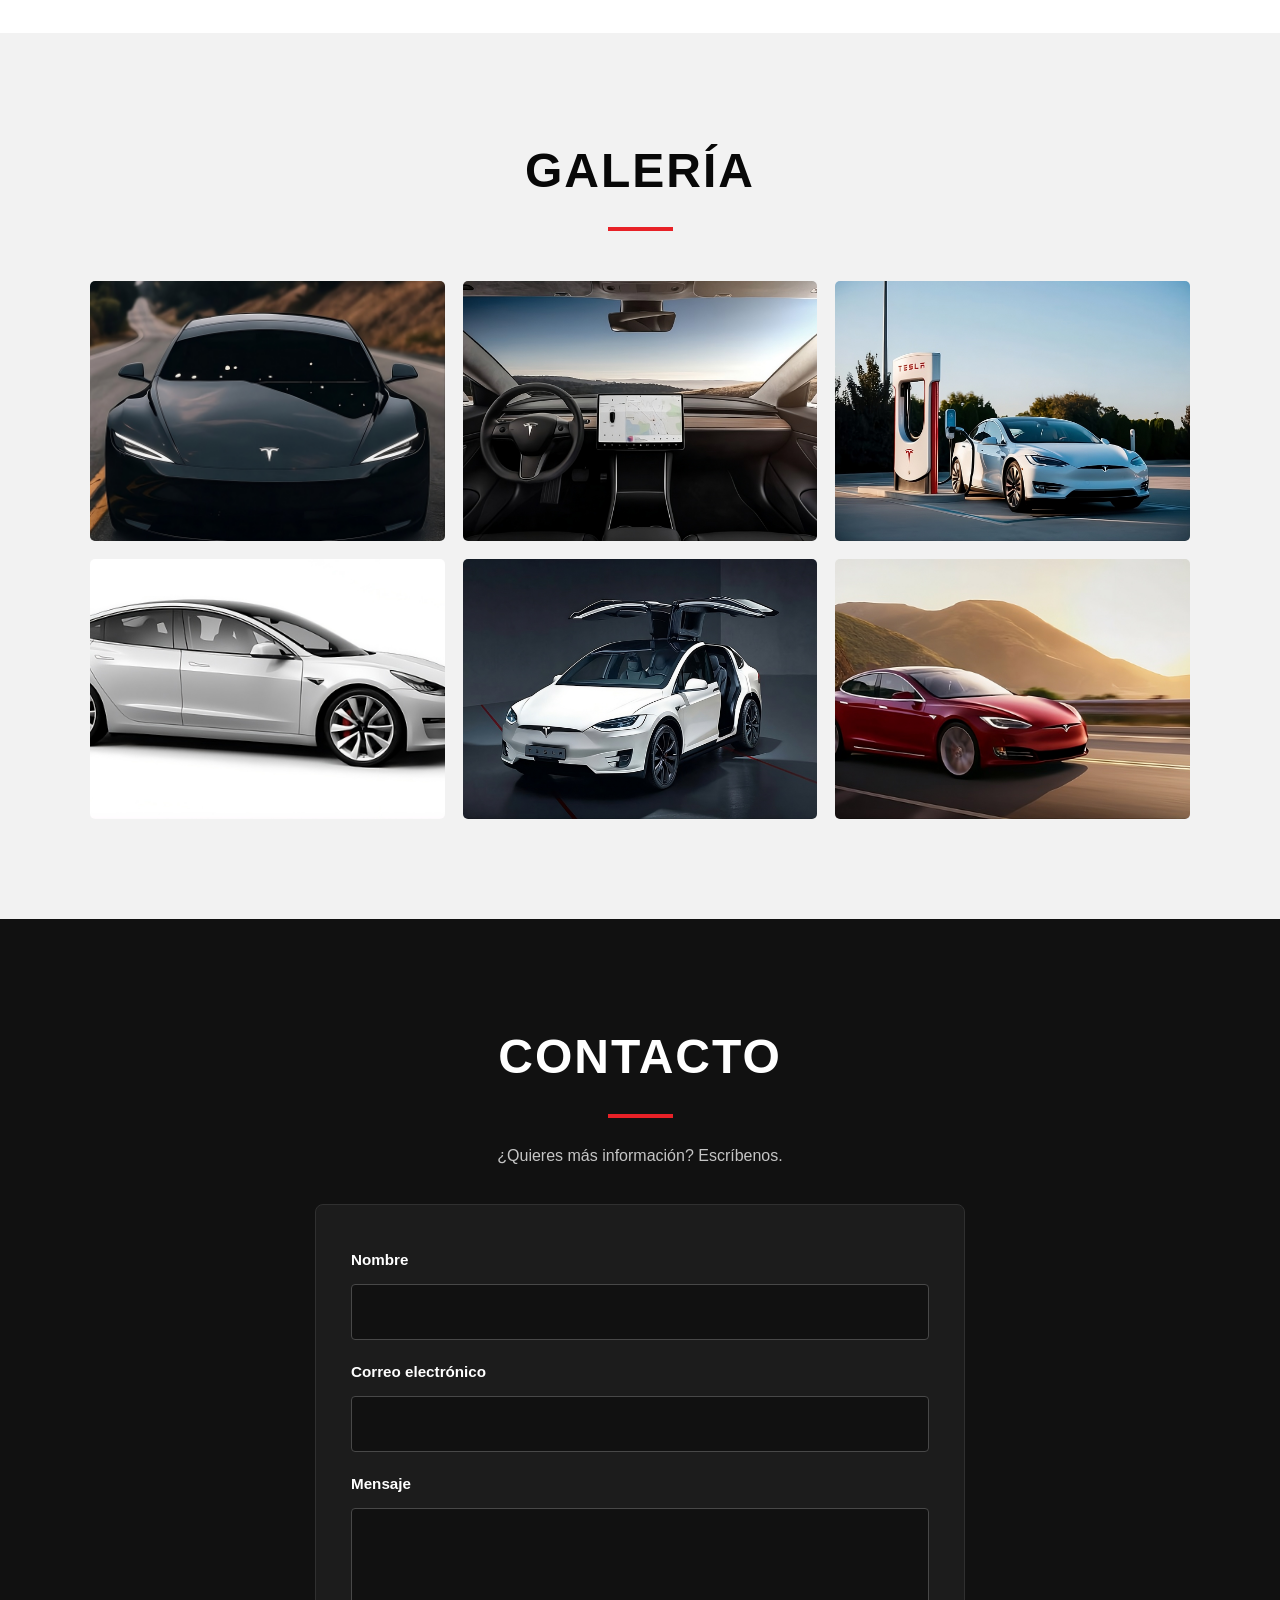
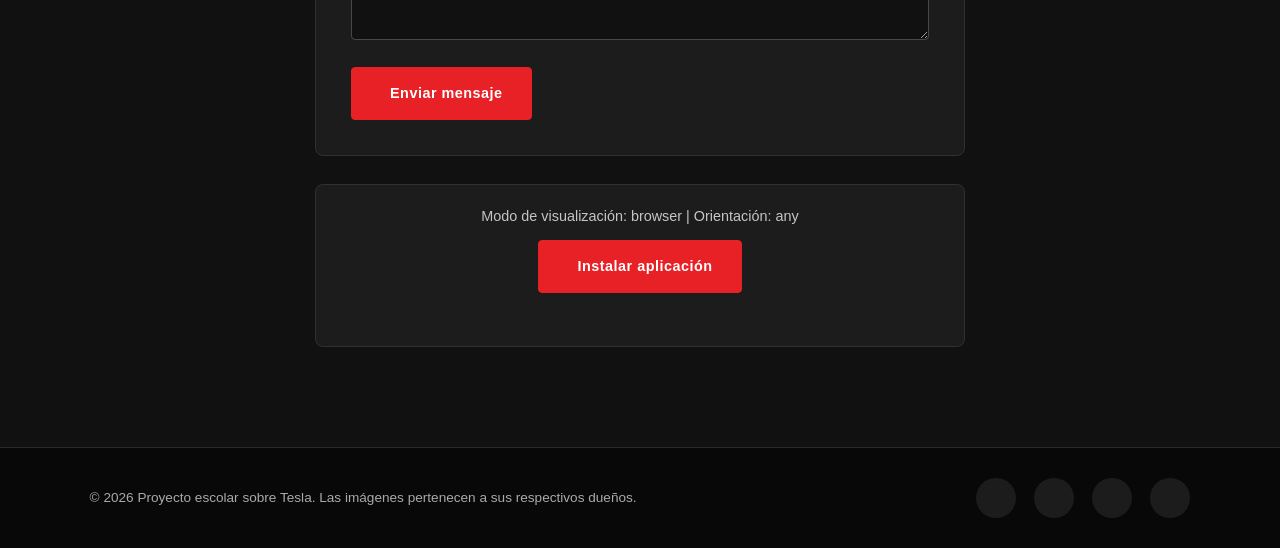
==== commit 8494a19d: "PWAs" ====
--- a/index.html
+++ b/index.html
@@ -5,6 +5,8 @@
     <meta charset="UTF-8">
     <meta name="viewport" content="width=device-width, initial-scale=1.0">
     <title>Tesla | El futuro de la movilidad</title>
+    <meta name="theme-color" content="#080808">
+    <meta name="description" content="One Page sobre la tecnología y los modelos Tesla.">
 
     <!-- Font Awesome (iconos) -->
     <link rel="stylesheet" href="https://cdnjs.cloudflare.com/ajax/libs/font-awesome/7.3.1/css/all.css"
@@ -174,6 +176,13 @@
                     <i class="fa-solid fa-paper-plane"></i> Enviar mensaje
                 </button>
             </form>
+            <div class="pwa-controles" aria-label="Controles de la aplicación">
+                <p id="modo-pwa" class="modo-pwa"></p>
+                <button type="button" id="btn-instalar" class="boton" hidden>
+                    <i class="fa-solid fa-download"></i> Instalar aplicación
+                </button>
+                <p id="estado-instalacion" class="estado-instalacion" aria-live="polite"></p>
+            </div>
         </section>
 
     </main>
--- a/css/estilos.css
+++ b/css/estilos.css
@@ -524,6 +524,30 @@
     color: #888888;
 }
 
+.pwa-controles {
+    display: flex;
+    flex-direction: column;
+    align-items: center;
+    gap: 12px;
+    max-width: 650px;
+    margin: 28px auto 0;
+    padding: 20px;
+    border: 1px solid #303030;
+    border-radius: var(--radio);
+    background-color: var(--gris-oscuro);
+    text-align: center;
+}
+
+.modo-pwa,
+.estado-instalacion {
+    color: #c5c5c5;
+    font-size: 0.9rem;
+}
+
+.estado-instalacion {
+    min-height: 1.4em;
+}
+
 /* =========================================
    10. VENTANA MODAL
 ========================================= */
@@ -710,6 +734,10 @@
 
     .tarjetas {
         grid-template-columns: repeat(2, minmax(0, 1fr));
+       img {
+            transform: scale(1);
+            object-fit: cover;
+        }
     }
 
     .caracteristicas {
@@ -785,7 +813,8 @@
 
     .tarjeta img {
         height: 240px;
-        object-fit: contain;
+        object-fit: cover;
+        transform: scale(1);
     }
 
     .caracteristica {
